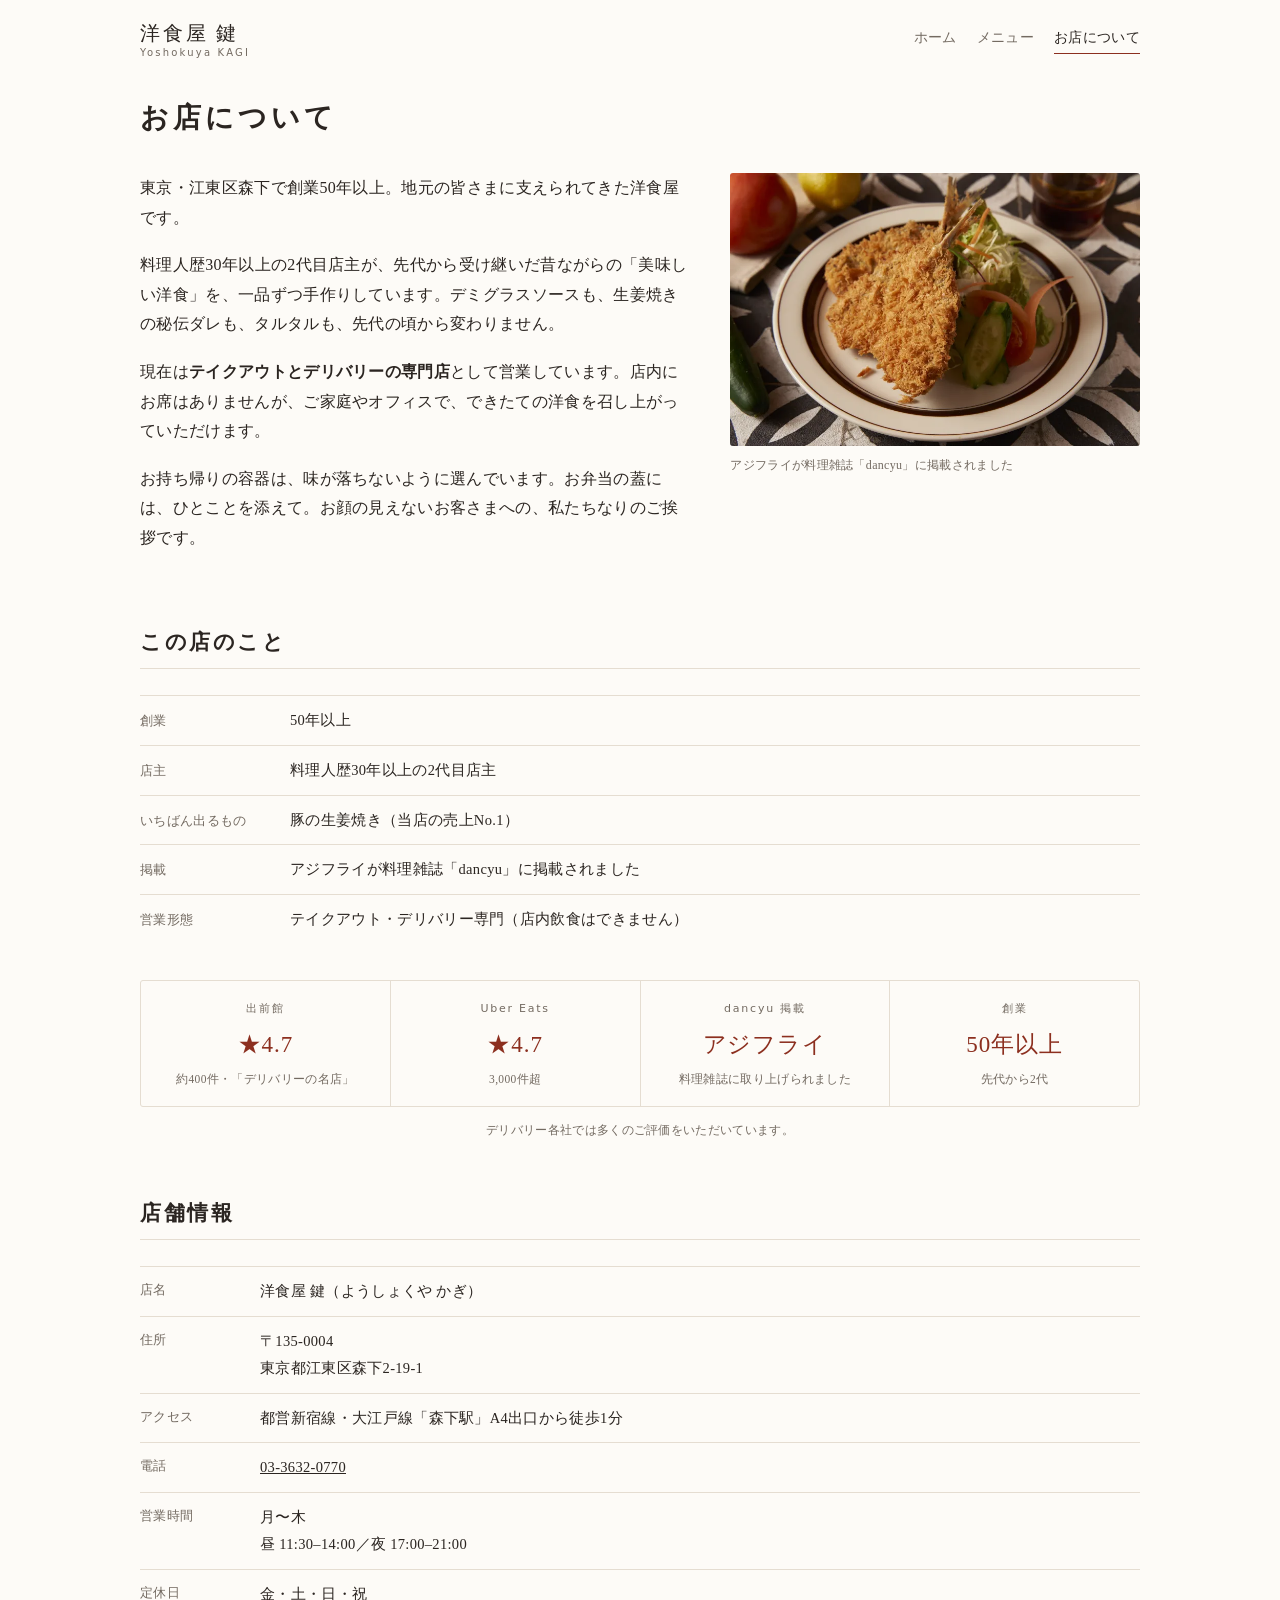
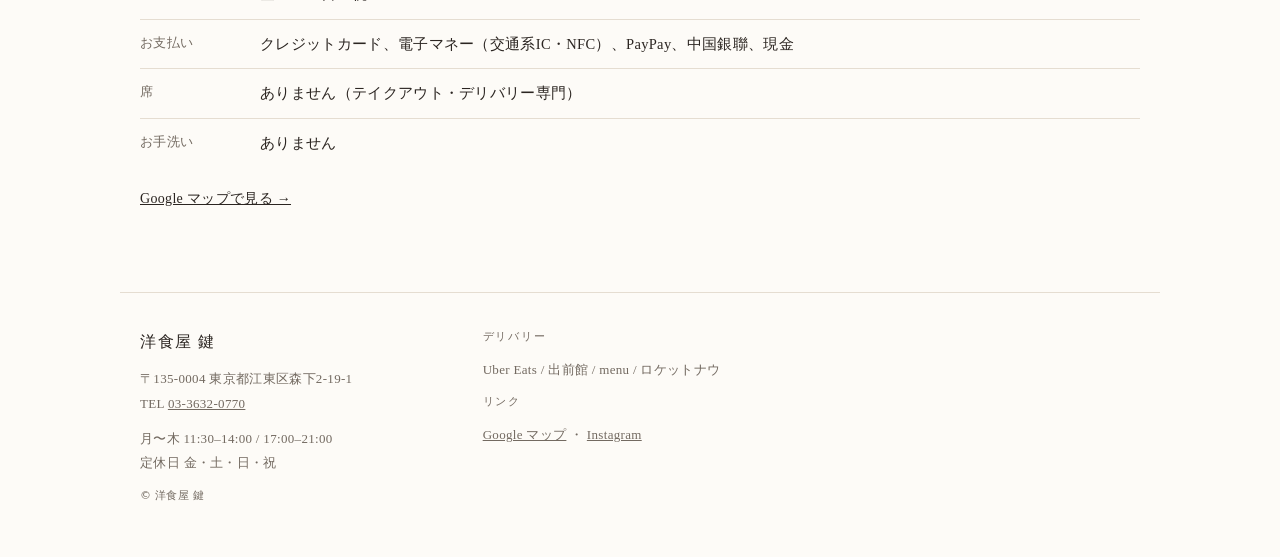
==== about/index.html @ 49244962 "洋食屋 鍵 公式サイト 初版 - 3ページ（トップ / メニュー / お店について） - JSON-LD 構造化データ（Restaurant + FAQPage） - 写真13枚 WebP（計2.1M" ====
<!DOCTYPE html>
<html lang="ja">
<head>
<meta charset="utf-8">
<meta name="viewport" content="width=device-width, initial-scale=1">
<title>お店について｜洋食屋 鍵（東京都江東区森下）</title>
<meta name="description" content="東京・江東区森下で創業50年以上。料理人歴30年以上の2代目店主が、先代から受け継いだ昔ながらの洋食をお作りしています。現在はテイクアウトとデリバリーの専門店です。">
<link rel="canonical" href="https://yoshoku-kagi.com/about/">
<meta property="og:type" content="restaurant">
<meta property="og:title" content="お店について｜洋食屋 鍵（東京都江東区森下）">
<meta property="og:description" content="東京・江東区森下で創業50年以上。料理人歴30年以上の2代目店主が、先代から受け継いだ昔ながらの洋食をお作りしています。現在はテイクアウトとデリバリーの専門店です。">
<meta property="og:url" content="https://yoshoku-kagi.com/about/">
<meta property="og:image" content="https://yoshoku-kagi.com/img/shogayaki.webp">
<meta property="og:locale" content="ja_JP">
<meta name="twitter:card" content="summary_large_image">
<link rel="stylesheet" href="/style.css">

</head>
<body>
<header class="site">
  <a class="brand" href="/"><span class="brand-ja">洋食屋 鍵</span><span class="brand-en">Yoshokuya KAGI</span></a>
  <nav><a href="/">ホーム</a><a href="/menu/">メニュー</a><a href="/about/" class="on">お店について</a></nav>
</header>

<section class="page-head">
  <h1>お店について</h1>
</section>

<section class="story">
  <div class="story-txt">
    <p>東京・江東区森下で創業50年以上。地元の皆さまに支えられてきた洋食屋です。</p>
    <p>料理人歴30年以上の2代目店主が、先代から受け継いだ昔ながらの「美味しい洋食」を、一品ずつ手作りしています。デミグラスソースも、生姜焼きの秘伝ダレも、タルタルも、先代の頃から変わりません。</p>
    <p>現在は<strong>テイクアウトとデリバリーの専門店</strong>として営業しています。店内にお席はありませんが、ご家庭やオフィスで、できたての洋食を召し上がっていただけます。</p>
    <p>お持ち帰りの容器は、味が落ちないように選んでいます。お弁当の蓋には、ひとことを添えて。お顔の見えないお客さまへの、私たちなりのご挨拶です。</p>
  </div>
  <figure class="story-img">
    <img src="/img/ajifry.webp" srcset="/img/ajifry-sm.webp 800w, /img/ajifry.webp 1200w"
         sizes="(max-width: 700px) 100vw, 45vw" width="1200" height="800" loading="lazy" alt="アジフライ">
    <figcaption>アジフライが料理雑誌「dancyu」に掲載されました</figcaption>
  </figure>
</section>

<section class="facts">
  <h2>この店のこと</h2>
  <ul class="fact-list">
    <li><span>創業</span>50年以上</li>
    <li><span>店主</span>料理人歴30年以上の2代目店主</li>
    <li><span>いちばん出るもの</span>豚の生姜焼き（当店の売上No.1）</li>
    <li><span>掲載</span>アジフライが料理雑誌「dancyu」に掲載されました</li>
    <li><span>営業形態</span>テイクアウト・デリバリー専門（店内飲食はできません）</li>
  </ul>
</section>

<section class="proof">
  <div class="proof-grid">
    <div class="pr-item">
      <p class="pr-label">出前館</p>
      <p class="pr-value">★4.7</p>
      <p class="pr-note">約400件・「デリバリーの名店」</p>
    </div>
    <div class="pr-item">
      <p class="pr-label">Uber Eats</p>
      <p class="pr-value">★4.7</p>
      <p class="pr-note">3,000件超</p>
    </div>
    <div class="pr-item">
      <p class="pr-label">dancyu 掲載</p>
      <p class="pr-value">アジフライ</p>
      <p class="pr-note">料理雑誌に取り上げられました</p>
    </div>
    <div class="pr-item">
      <p class="pr-label">創業</p>
      <p class="pr-value">50年以上</p>
      <p class="pr-note">先代から2代</p>
    </div>
  </div>
  <p class="proof-cap">デリバリー各社では多くのご評価をいただいています。</p>
</section>

<section class="info" id="info">
  <h2>店舗情報</h2>
  <dl class="info-dl">
    <dt>店名</dt><dd>洋食屋 鍵（ようしょくや かぎ）</dd>
    <dt>住所</dt><dd>〒135-0004<br>東京都江東区森下2-19-1</dd>
    <dt>アクセス</dt><dd>都営新宿線・大江戸線「森下駅」A4出口から徒歩1分</dd>
    <dt>電話</dt><dd><a href="tel:0336320770">03-3632-0770</a></dd>
    <dt>営業時間</dt><dd>月〜木<br>
      昼 11:30–14:00／夜 17:00–21:00</dd>
    <dt>定休日</dt><dd>金・土・日・祝</dd>
    <dt>お支払い</dt><dd>クレジットカード、電子マネー（交通系IC・NFC）、PayPay、中国銀聯、現金</dd>
    <dt>席</dt><dd>ありません（テイクアウト・デリバリー専門）</dd>
    <dt>お手洗い</dt><dd>ありません</dd>
  </dl>
  <p class="map-link"><a href="https://www.google.com/maps?cid=3926397547186831838" rel="noopener">Google マップで見る &rarr;</a></p>
</section>

<footer class="site">
  <div class="f-grid">
    <div>
      <p class="f-name">洋食屋 鍵</p>
      <p>〒135-0004 東京都江東区森下2-19-1<br>
      TEL <a href="tel:0336320770">03-3632-0770</a></p>
      <p class="f-hours">月〜木 11:30–14:00 / 17:00–21:00<br>
      定休日 金・土・日・祝</p>
    </div>
    <div>
      <p class="f-label">デリバリー</p>
      <p>Uber Eats / 出前館 / menu / ロケットナウ</p>
      <p class="f-label">リンク</p>
      <p><a href="https://www.google.com/maps?cid=3926397547186831838" rel="noopener">Google マップ</a> ・
         <a href="https://www.instagram.com/restaurantkagi/" rel="noopener">Instagram</a></p>
    </div>
  </div>
  <p class="copy">&copy; 洋食屋 鍵</p>
</footer>
</body>
</html>
---- style.css ----
/* 洋食屋 鍵 — build.py が生成。直接編集しない */
:root{
  --bg:#fdfbf7; --fg:#2b2521; --muted:#736a61; --line:#e5ddd1;
  --accent:#8c2f1f; --accent-soft:#f5ece4; --card:#fff;
  --max:1040px;
}
@media (prefers-color-scheme:dark){
  :root{ --bg:#181513; --fg:#efe8e0; --muted:#a89c90; --line:#332d28;
         --accent:#e0836d; --accent-soft:#241c19; --card:#211c19; }
}
*{box-sizing:border-box}
html{-webkit-text-size-adjust:100%}
body{
  margin:0; background:var(--bg); color:var(--fg);
  font-family:"Hiragino Mincho ProN","Yu Mincho",YuMincho,"Noto Serif JP",serif;
  line-height:1.85; font-size:16px; letter-spacing:.02em;
}
img{max-width:100%;height:auto;display:block}
a{color:inherit}
h1,h2{line-height:1.5;font-weight:600;letter-spacing:.04em}

/* header */
header.site{
  display:flex;align-items:center;justify-content:space-between;gap:16px;flex-wrap:wrap;
  max-width:var(--max);margin:0 auto;padding:20px 20px 14px;
}
.brand{text-decoration:none;display:flex;flex-direction:column;line-height:1.3}
.brand-ja{font-size:20px;letter-spacing:.14em}
.brand-en{font-size:10px;letter-spacing:.22em;color:var(--muted);font-family:system-ui,sans-serif}
header.site nav{display:flex;gap:20px;font-size:14px}
header.site nav a{text-decoration:none;color:var(--muted);padding-bottom:3px;border-bottom:1px solid transparent}
header.site nav a:hover{color:var(--fg)}
header.site nav a.on{color:var(--fg);border-bottom-color:var(--accent)}

/* hero */
.hero{max-width:var(--max);margin:8px auto 0;padding:0 20px;
  display:grid;grid-template-columns:1.05fr .95fr;gap:36px;align-items:center}
.hero-img img{border-radius:3px;aspect-ratio:3/2;object-fit:cover}
.hero-kicker{margin:0 0 10px;font-size:11.5px;letter-spacing:.2em;color:var(--accent);
  font-family:system-ui,sans-serif}
.hero-txt h1{font-size:34px;margin:0 0 18px;letter-spacing:.06em}
.lead{color:var(--muted);margin:0 0 20px}
.hero-hours{font-size:15px;margin:0 0 24px;font-family:system-ui,sans-serif;letter-spacing:.04em}
.closed{color:var(--accent);font-size:13px}
.hero-cta{display:flex;gap:12px;flex-wrap:wrap;margin:0}
.btn{display:inline-block;text-decoration:none;padding:11px 26px;border-radius:2px;
  font-size:14px;letter-spacing:.1em;background:var(--accent);color:#fff;border:1px solid var(--accent)}
.btn-2{background:transparent;color:var(--accent)}
.btn:hover{opacity:.87}

/* 席なし告知 */
.notice{max-width:var(--max);margin:44px auto 0;padding:20px 24px;
  background:var(--accent-soft);border-left:3px solid var(--accent);border-radius:2px}
.notice p{margin:0}
.n-head{font-weight:600;letter-spacing:.08em;margin-bottom:4px !important;color:var(--accent)}
.notice p:not(.n-head){font-size:14.5px;color:var(--muted)}

/* section 共通 */
section{max-width:var(--max);margin:0 auto;padding:56px 20px 0}
section h2{font-size:21px;letter-spacing:.12em;margin:0 0 26px;
  padding-bottom:10px;border-bottom:1px solid var(--line)}
.page-head{padding-top:24px}
.page-head h1{font-size:28px;letter-spacing:.14em;margin:0 0 10px}

/* 料理カード */
.dish-grid{display:grid;grid-template-columns:repeat(3,1fr);gap:24px}
.dish{margin:0}
.dish img{border-radius:3px;aspect-ratio:3/2;object-fit:cover}
.dish figcaption{padding-top:12px}
.d-name{margin:0;font-size:16.5px;letter-spacing:.06em}
.d-note{margin:2px 0 0;font-size:12.5px;color:var(--muted);line-height:1.7}
.d-price{margin:8px 0 0;font-size:15px;font-family:system-ui,sans-serif}
.d-tax{font-size:11px;color:var(--muted);margin-left:5px}
.more{text-align:right;margin:22px 0 0;font-size:14px}

/* 実績バー */
.proof{padding-top:36px}
.proof-grid{display:grid;grid-template-columns:repeat(auto-fit,minmax(150px,1fr));gap:1px;
  background:var(--line);border:1px solid var(--line);border-radius:3px;overflow:hidden}
.pr-item{background:var(--bg);padding:18px 16px;text-align:center}
.pr-label{margin:0;font-size:11px;letter-spacing:.16em;color:var(--muted);font-family:system-ui,sans-serif}
.pr-value{margin:5px 0 3px;font-size:23px;letter-spacing:.04em;color:var(--accent)}
.pr-note{margin:0;font-size:11.5px;color:var(--muted);line-height:1.6}
.proof-cap{margin:12px 0 0;font-size:12px;color:var(--muted);text-align:center}

/* 注文（店頭を主役に） */
.order-main{background:var(--accent-soft);border:1px solid var(--accent);border-radius:3px;
  padding:26px 28px;position:relative}
.om-badge{position:absolute;top:-11px;left:24px;margin:0;background:var(--accent);color:#fff;
  font-size:11px;letter-spacing:.14em;padding:3px 12px;border-radius:2px;font-family:system-ui,sans-serif}
.om-kind{margin:4px 0 10px;font-size:19px;letter-spacing:.1em}
.om-lead{margin:0 0 16px;font-size:14.5px;color:var(--muted);line-height:1.85}
.om-lead strong{color:var(--fg);font-weight:600}
.om-tel{margin:0 0 6px}
.om-tel a{font-size:34px;letter-spacing:.03em;text-decoration:none;color:var(--accent);
  font-family:system-ui,sans-serif}
.om-hours{margin:0;font-size:12.5px;color:var(--muted);font-family:system-ui,sans-serif}
.order-sub{margin-top:20px;background:var(--card);border:1px solid var(--line);
  border-radius:3px;padding:22px 24px}
.oc-kind{margin:0 0 10px;font-size:12px;letter-spacing:.18em;color:var(--muted);
  font-family:system-ui,sans-serif}
.oc-main{margin:0 0 10px}

/* 蓋のメッセージ */
.lid{padding-top:56px}
.lid-inner{background:var(--card);border:1px solid var(--line);border-radius:3px;padding:34px 38px}
.lid-inner h2{border:0;padding:0;margin:0 0 16px;font-size:20px}
.lid-inner p{margin:0 0 14px;font-size:15px;color:var(--muted);line-height:2}
.lid-inner p:last-child{margin-bottom:0}

/* 時間帯 */
.tb-grid{display:grid;grid-template-columns:1fr 1fr;gap:20px}
.tb-card{border:1px solid var(--line);border-radius:3px;padding:22px 24px}
.tb-time{margin:0;font-size:12px;letter-spacing:.14em;color:var(--accent);font-family:system-ui,sans-serif}
.tb-name{margin:6px 0 8px;font-size:18px;letter-spacing:.1em}
.tb-desc{margin:0 0 12px;font-size:13.5px;color:var(--muted);line-height:1.85}
.tb-link{margin:0;font-size:13.5px}

/* FAQ */
.faq-list{display:grid;gap:0}
.faq-item{padding:16px 0;border-top:1px solid var(--line)}
.faq-q{margin:0 0 6px;font-size:15.5px;letter-spacing:.03em}
.faq-q::before{content:"Q. ";color:var(--accent);font-family:system-ui,sans-serif}
.faq-a{margin:0;font-size:14px;color:var(--muted);line-height:1.9}
.pf-list{display:flex;flex-wrap:wrap;gap:9px}
.pf{display:inline-block;padding:7px 15px;border:1px solid var(--line);border-radius:2px;
  font-size:13.5px;text-decoration:none;font-family:system-ui,sans-serif}
a.pf:hover{border-color:var(--accent);color:var(--accent)}
.pf-nolink{color:var(--muted)}
.oc-note{margin:0;font-size:12.5px;color:var(--muted);line-height:1.75}

/* 店舗情報 */
.info-dl{display:grid;grid-template-columns:120px 1fr;gap:0;margin:0;font-size:14.5px}
.info-dl dt{padding:11px 0;color:var(--muted);border-top:1px solid var(--line);font-size:13px}
.info-dl dd{padding:11px 0;margin:0;border-top:1px solid var(--line)}
.map-link{margin:18px 0 0;font-size:14px}

/* メニュー */
.jump{display:flex;flex-wrap:wrap;gap:8px 16px;font-size:13px;margin-top:14px}
.jump a{color:var(--muted)}
.m-group{padding-top:44px}
.m-time{font-size:12px;letter-spacing:.1em;color:var(--accent);margin-left:14px;
  font-family:system-ui,sans-serif}
.m-gnote{margin:-14px 0 18px;font-size:13px;color:var(--muted)}
.m-list{list-style:none;margin:0;padding:0}
.m-item{display:flex;align-items:baseline;gap:8px;padding:10px 0;border-bottom:1px dotted var(--line)}
.m-name{flex:0 1 auto}
.m-note{display:block;font-size:12px;color:var(--muted);line-height:1.6}
.m-dots{flex:1 1 auto;min-width:16px}
.m-price{flex:0 0 auto;font-family:system-ui,sans-serif;font-size:14.5px}
.fn{margin:0;padding-left:1.2em;font-size:12.5px;color:var(--muted);line-height:2}

/* about */
.story{display:grid;grid-template-columns:1.15fr .85fr;gap:36px;align-items:start;padding-top:24px}
.story-txt p{margin:0 0 18px}
.story-img{margin:0}
.story-img img{border-radius:3px;aspect-ratio:3/2;object-fit:cover}
.story-img figcaption{font-size:12px;color:var(--muted);padding-top:8px}
.fact-list{list-style:none;margin:0;padding:0;font-size:14.5px}
.fact-list li{padding:11px 0;border-top:1px solid var(--line)}
.fact-list span{display:inline-block;min-width:150px;color:var(--muted);font-size:13px}

/* footer */
footer.site{max-width:var(--max);margin:80px auto 0;padding:34px 20px 40px;
  border-top:1px solid var(--line);font-size:13px;color:var(--muted)}
.f-grid{display:grid;grid-template-columns:repeat(3,1fr);gap:28px}
footer.site p{margin:0 0 10px;line-height:1.9}
.f-name{font-size:16px;color:var(--fg);letter-spacing:.1em}
.f-label{font-size:11px;letter-spacing:.16em;font-family:system-ui,sans-serif}
.copy{margin-top:28px;font-size:11px;font-family:system-ui,sans-serif}
br.sp{display:none}

@media (max-width:760px){
  body{font-size:15.5px}
  .hero{grid-template-columns:1fr;gap:22px;padding-top:4px}
  .hero-txt h1{font-size:27px}
  .dish-grid{grid-template-columns:1fr;gap:28px}
  .tb-grid{grid-template-columns:1fr}
  .om-tel a{font-size:27px}
  .order-main{padding:24px 20px}
  .lid-inner{padding:26px 22px}
  .story{grid-template-columns:1fr;gap:24px}
  .f-grid{grid-template-columns:1fr;gap:22px}
  .info-dl{grid-template-columns:96px 1fr;font-size:14px}
  .fact-list span{min-width:0;display:block}
  section{padding-top:44px}
  br.sp{display:inline}
}
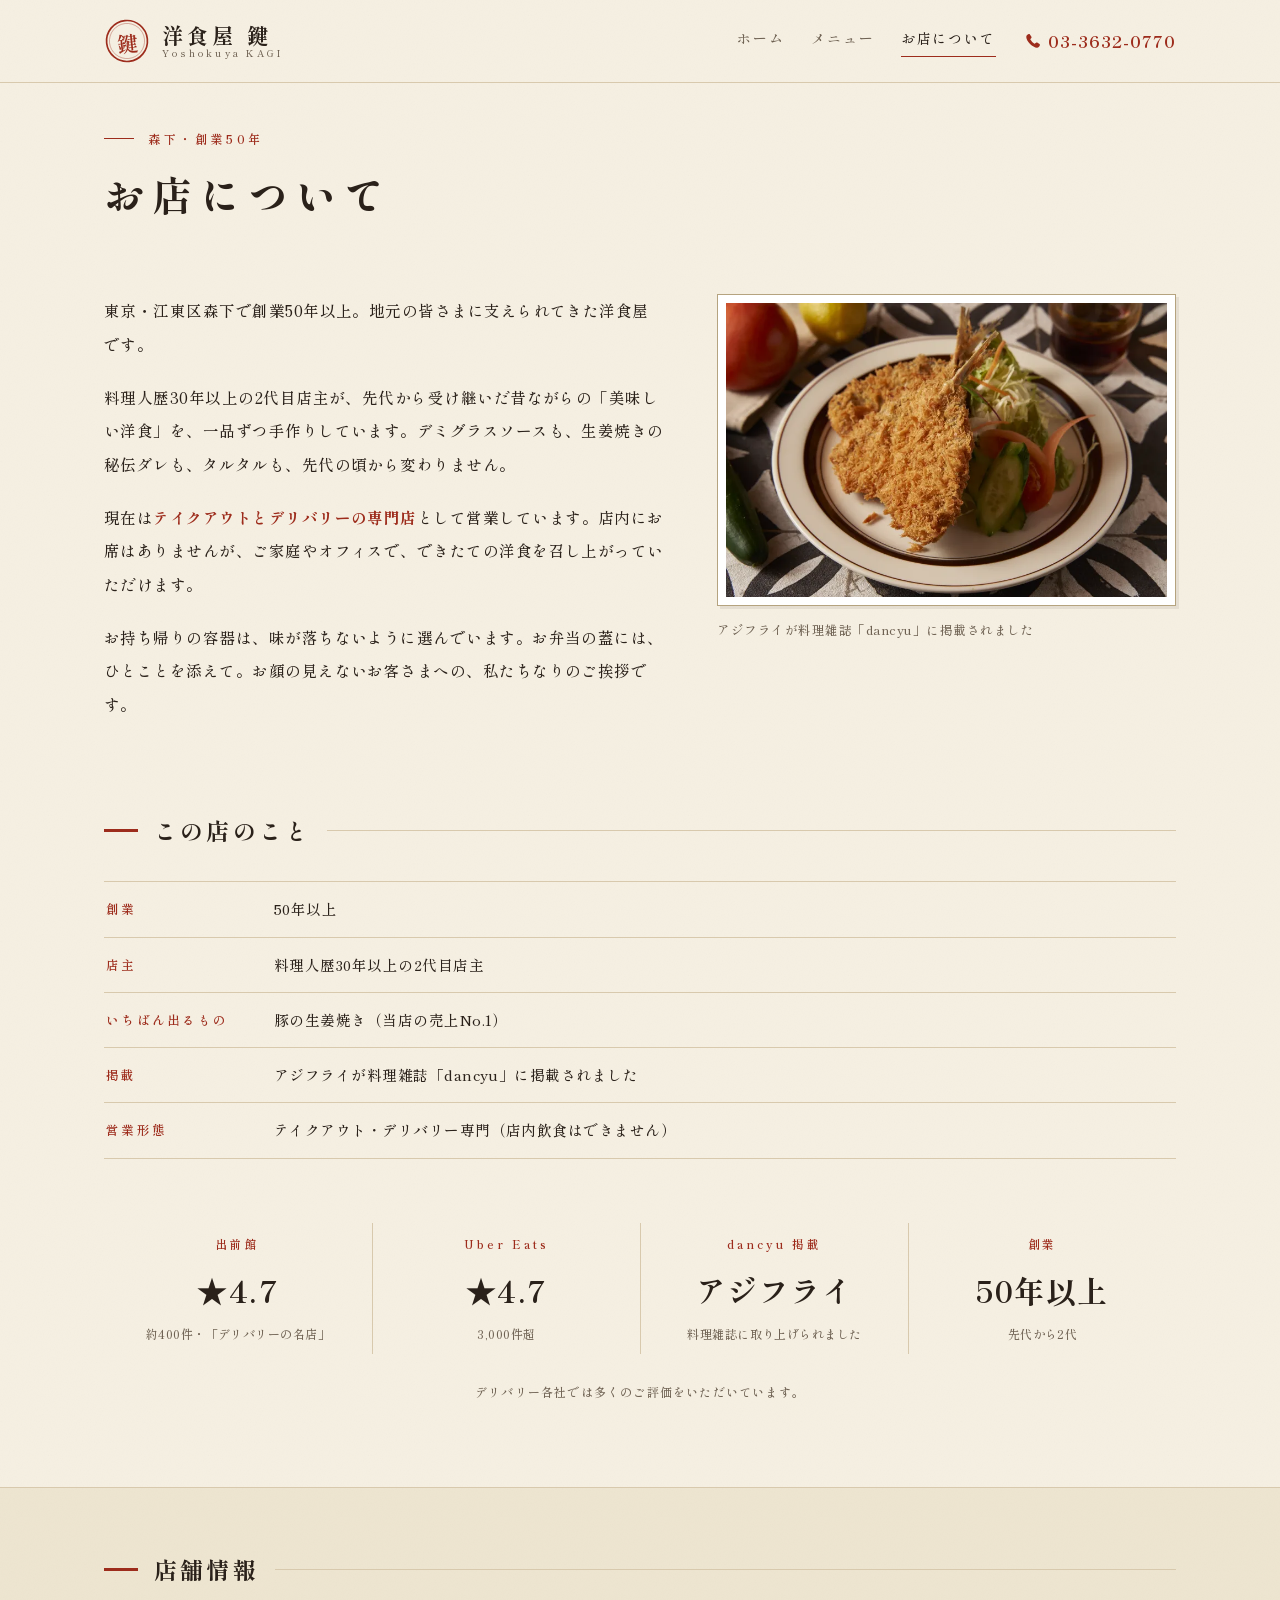
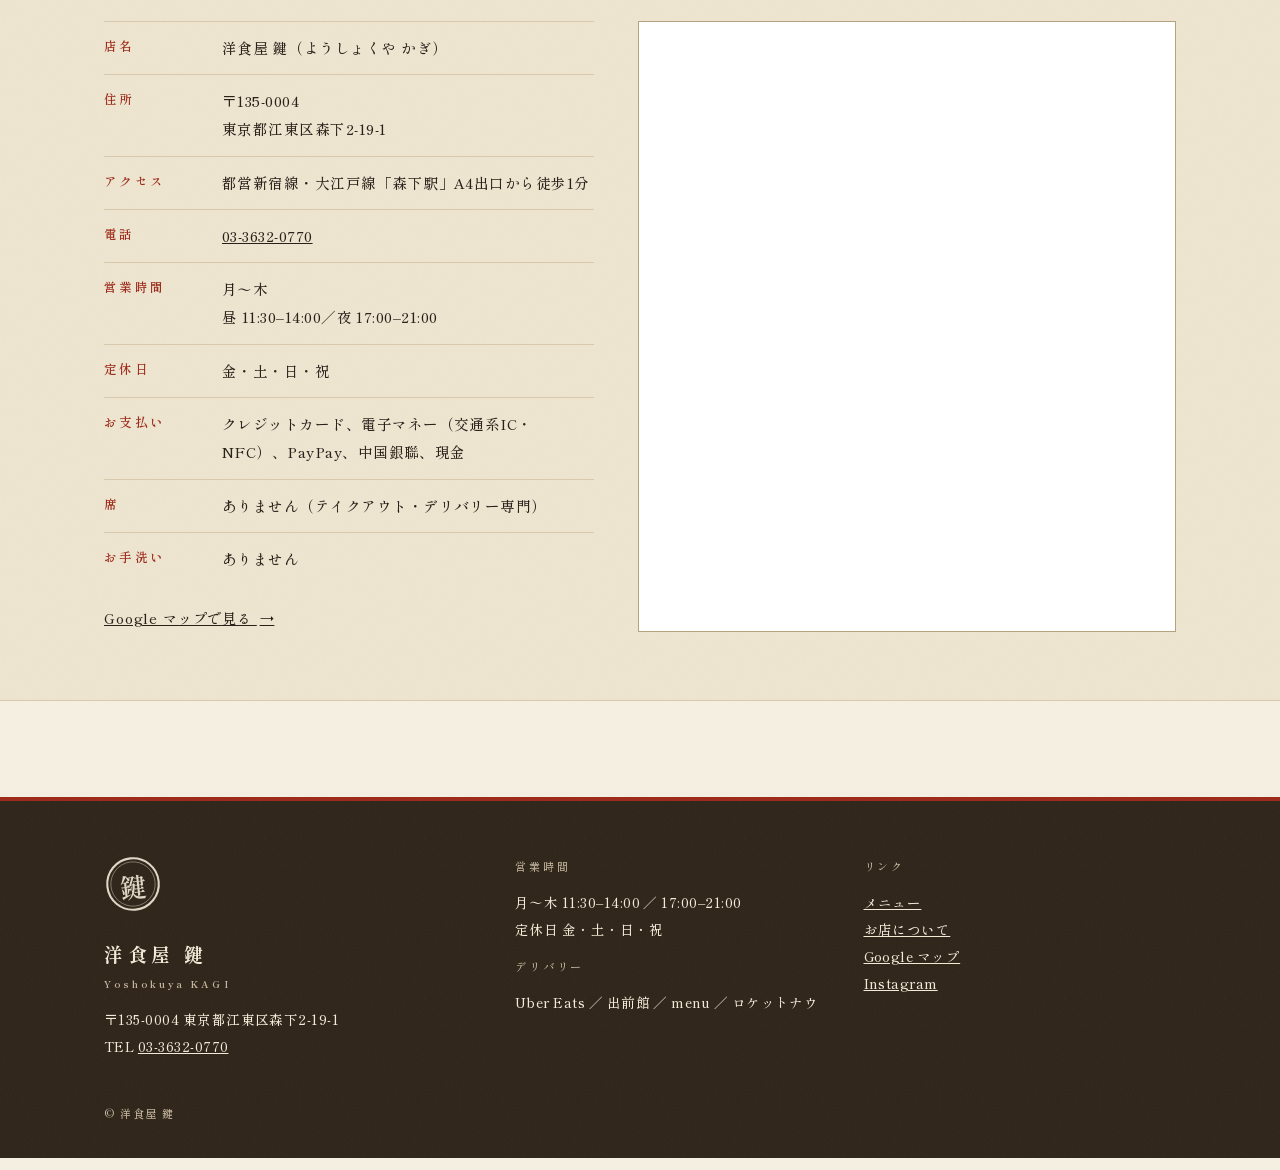
==== commit 624a612b: "デザイン全面改修v2: Shippori Mincho＋Klee One・落款の意匠・注文導線と店頭受け取りの強化・地図埋め込み・favicon/OGP追加 Co-Authored-By: Claud" ====
--- a/about/index.html
+++ b/about/index.html
@@ -6,23 +6,35 @@
 <title>お店について｜洋食屋 鍵（東京都江東区森下）</title>
 <meta name="description" content="東京・江東区森下で創業50年以上。料理人歴30年以上の2代目店主が、先代から受け継いだ昔ながらの洋食をお作りしています。現在はテイクアウトとデリバリーの専門店です。">
 <link rel="canonical" href="https://yoshoku-kagi.com/about/">
+<meta name="theme-color" content="#f6f0e2">
 <meta property="og:type" content="restaurant">
 <meta property="og:title" content="お店について｜洋食屋 鍵（東京都江東区森下）">
 <meta property="og:description" content="東京・江東区森下で創業50年以上。料理人歴30年以上の2代目店主が、先代から受け継いだ昔ながらの洋食をお作りしています。現在はテイクアウトとデリバリーの専門店です。">
 <meta property="og:url" content="https://yoshoku-kagi.com/about/">
-<meta property="og:image" content="https://yoshoku-kagi.com/img/shogayaki.webp">
+<meta property="og:image" content="https://yoshoku-kagi.com/img/og.jpg">
+<meta property="og:image:width" content="1200">
+<meta property="og:image:height" content="630">
 <meta property="og:locale" content="ja_JP">
 <meta name="twitter:card" content="summary_large_image">
+<link rel="icon" type="image/svg+xml" href="/favicon.svg">
+<link rel="apple-touch-icon" href="/apple-touch-icon.png">
+<link rel="preconnect" href="https://fonts.googleapis.com">
+<link rel="preconnect" href="https://fonts.gstatic.com" crossorigin>
+<link rel="stylesheet" href="https://fonts.googleapis.com/css2?family=Shippori+Mincho:wght@500;600;700;800&family=Klee+One:wght@600&display=swap">
 <link rel="stylesheet" href="/style.css">
 
 </head>
 <body>
 <header class="site">
-  <a class="brand" href="/"><span class="brand-ja">洋食屋 鍵</span><span class="brand-en">Yoshokuya KAGI</span></a>
-  <nav><a href="/">ホーム</a><a href="/menu/">メニュー</a><a href="/about/" class="on">お店について</a></nav>
+  <div class="site-in">
+    <a class="brand" href="/"><svg class="stamp brand-stamp" width="46" height="46" viewBox="0 0 72 72" aria-hidden="true" focusable="false"><g transform="rotate(-6 36 36)"><circle cx="36" cy="36" r="32" fill="none" stroke="currentColor" stroke-width="2.6"/><circle cx="36" cy="36" r="27.5" fill="none" stroke="currentColor" stroke-width="1" opacity=".55"/><text x="36" y="38.5" text-anchor="middle" dominant-baseline="central" font-family="Shippori Mincho,Hiragino Mincho ProN,serif" font-size="33" font-weight="600" fill="currentColor">鍵</text></g></svg><span class="brand-t"><span class="brand-ja">洋食屋 鍵</span><span class="brand-en">Yoshokuya KAGI</span></span></a>
+    <nav class="gnav"><a href="/">ホーム</a><a href="/menu/">メニュー</a><a href="/about/" class="on">お店について</a></nav>
+    <a class="head-tel" href="tel:0336320770"><svg class="i-tel" width="18" height="18" viewBox="0 0 24 24" aria-hidden="true" focusable="false"><path fill="currentColor" d="M6.6 2.8c.5-.1 1 .1 1.3.5l2 3.1c.3.5.3 1.1-.1 1.5L8.6 9.4a.6.6 0 0 0-.1.7 12.3 12.3 0 0 0 5.4 5.4c.2.1.5.1.7-.1l1.5-1.2c.4-.4 1-.4 1.5-.1l3.1 2c.4.3.6.8.5 1.3-.3 1.5-1.7 3.6-3.9 3.6C11.9 21 3 12.1 3 6.7c0-2.2 2.1-3.6 3.6-3.9z"/></svg><span>03-3632-0770</span></a>
+  </div>
 </header>
 
 <section class="page-head">
+  <p class="ph-kicker">森下・創業50年</p>
   <h1>お店について</h1>
 </section>
 
@@ -34,14 +46,14 @@
     <p>お持ち帰りの容器は、味が落ちないように選んでいます。お弁当の蓋には、ひとことを添えて。お顔の見えないお客さまへの、私たちなりのご挨拶です。</p>
   </div>
   <figure class="story-img">
-    <img src="/img/ajifry.webp" srcset="/img/ajifry-sm.webp 800w, /img/ajifry.webp 1200w"
-         sizes="(max-width: 700px) 100vw, 45vw" width="1200" height="800" loading="lazy" alt="アジフライ">
+    <div class="ph"><img src="/img/ajifry.webp" srcset="/img/ajifry-sm.webp 800w, /img/ajifry.webp 1200w"
+         sizes="(max-width: 760px) 100vw, 45vw" width="1200" height="800" loading="lazy" alt="アジフライ"></div>
     <figcaption>アジフライが料理雑誌「dancyu」に掲載されました</figcaption>
   </figure>
 </section>
 
 <section class="facts">
-  <h2>この店のこと</h2>
+  <div class="sec-head"><span class="sh-rule" aria-hidden="true"></span><h2>この店のこと</h2><span class="sh-line" aria-hidden="true"></span></div>
   <ul class="fact-list">
     <li><span>創業</span>50年以上</li>
     <li><span>店主</span>料理人歴30年以上の2代目店主</li>
@@ -77,41 +89,62 @@
   <p class="proof-cap">デリバリー各社では多くのご評価をいただいています。</p>
 </section>
 
+<div class="info-band">
 <section class="info" id="info">
-  <h2>店舗情報</h2>
-  <dl class="info-dl">
-    <dt>店名</dt><dd>洋食屋 鍵（ようしょくや かぎ）</dd>
-    <dt>住所</dt><dd>〒135-0004<br>東京都江東区森下2-19-1</dd>
-    <dt>アクセス</dt><dd>都営新宿線・大江戸線「森下駅」A4出口から徒歩1分</dd>
-    <dt>電話</dt><dd><a href="tel:0336320770">03-3632-0770</a></dd>
-    <dt>営業時間</dt><dd>月〜木<br>
-      昼 11:30–14:00／夜 17:00–21:00</dd>
-    <dt>定休日</dt><dd>金・土・日・祝</dd>
-    <dt>お支払い</dt><dd>クレジットカード、電子マネー（交通系IC・NFC）、PayPay、中国銀聯、現金</dd>
-    <dt>席</dt><dd>ありません（テイクアウト・デリバリー専門）</dd>
-    <dt>お手洗い</dt><dd>ありません</dd>
-  </dl>
-  <p class="map-link"><a href="https://www.google.com/maps?cid=3926397547186831838" rel="noopener">Google マップで見る &rarr;</a></p>
+  <div class="sec-head"><span class="sh-rule" aria-hidden="true"></span><h2>店舗情報</h2><span class="sh-line" aria-hidden="true"></span></div>
+  <div class="info-grid">
+    <div>
+      <dl class="info-dl">
+        <dt>店名</dt><dd>洋食屋 鍵（ようしょくや かぎ）</dd>
+        <dt>住所</dt><dd>〒135-0004<br>東京都江東区森下2-19-1</dd>
+        <dt>アクセス</dt><dd>都営新宿線・大江戸線「森下駅」A4出口から徒歩1分</dd>
+        <dt>電話</dt><dd><a href="tel:0336320770">03-3632-0770</a></dd>
+        <dt>営業時間</dt><dd>月〜木<br>
+          昼 11:30–14:00／夜 17:00–21:00</dd>
+        <dt>定休日</dt><dd>金・土・日・祝</dd>
+        <dt>お支払い</dt><dd>クレジットカード、電子マネー（交通系IC・NFC）、PayPay、中国銀聯、現金</dd>
+        <dt>席</dt><dd>ありません（テイクアウト・デリバリー専門）</dd>
+        <dt>お手洗い</dt><dd>ありません</dd>
+      </dl>
+      <p class="map-link"><a href="https://www.google.com/maps?cid=3926397547186831838" rel="noopener">Google マップで見る <span class="arw" aria-hidden="true">&rarr;</span></a></p>
+    </div>
+    <div class="info-map">
+      <iframe src="https://www.google.com/maps?cid=3926397547186831838&output=embed" title="地図" loading="lazy"
+        referrerpolicy="no-referrer-when-downgrade" allowfullscreen></iframe>
+    </div>
+  </div>
 </section>
+</div>
 
-<footer class="site">
-  <div class="f-grid">
-    <div>
-      <p class="f-name">洋食屋 鍵</p>
+<footer class="site-foot">
+  <div class="foot-in">
+    <div class="f-brand">
+      <svg class="stamp f-stamp" width="58" height="58" viewBox="0 0 72 72" aria-hidden="true" focusable="false"><g transform="rotate(-6 36 36)"><circle cx="36" cy="36" r="32" fill="none" stroke="currentColor" stroke-width="2.6"/><circle cx="36" cy="36" r="27.5" fill="none" stroke="currentColor" stroke-width="1" opacity=".55"/><text x="36" y="38.5" text-anchor="middle" dominant-baseline="central" font-family="Shippori Mincho,Hiragino Mincho ProN,serif" font-size="33" font-weight="600" fill="currentColor">鍵</text></g></svg>
+      <p class="f-name">洋食屋 鍵<span class="f-name-en">Yoshokuya KAGI</span></p>
       <p>〒135-0004 東京都江東区森下2-19-1<br>
       TEL <a href="tel:0336320770">03-3632-0770</a></p>
-      <p class="f-hours">月〜木 11:30–14:00 / 17:00–21:00<br>
-      定休日 金・土・日・祝</p>
     </div>
     <div>
+      <p class="f-label">営業時間</p>
+      <p>月〜木 11:30–14:00 ／ 17:00–21:00<br>
+      定休日 金・土・日・祝</p>
       <p class="f-label">デリバリー</p>
-      <p>Uber Eats / 出前館 / menu / ロケットナウ</p>
+      <p>Uber Eats ／ 出前館 ／ menu ／ ロケットナウ</p>
+    </div>
+    <div>
       <p class="f-label">リンク</p>
-      <p><a href="https://www.google.com/maps?cid=3926397547186831838" rel="noopener">Google マップ</a> ・
+      <p><a href="/menu/">メニュー</a><br>
+         <a href="/about/">お店について</a><br>
+         <a href="https://www.google.com/maps?cid=3926397547186831838" rel="noopener">Google マップ</a><br>
          <a href="https://www.instagram.com/restaurantkagi/" rel="noopener">Instagram</a></p>
     </div>
   </div>
   <p class="copy">&copy; 洋食屋 鍵</p>
 </footer>
+<div class="callbar">
+  <a class="cb-tel" href="tel:0336320770"><svg class="i-tel" width="18" height="18" viewBox="0 0 24 24" aria-hidden="true" focusable="false"><path fill="currentColor" d="M6.6 2.8c.5-.1 1 .1 1.3.5l2 3.1c.3.5.3 1.1-.1 1.5L8.6 9.4a.6.6 0 0 0-.1.7 12.3 12.3 0 0 0 5.4 5.4c.2.1.5.1.7-.1l1.5-1.2c.4-.4 1-.4 1.5-.1l3.1 2c.4.3.6.8.5 1.3-.3 1.5-1.7 3.6-3.9 3.6C11.9 21 3 12.1 3 6.7c0-2.2 2.1-3.6 3.6-3.9z"/></svg>電話で予約する</a>
+  <a class="cb-menu" href="/menu/">メニューを見る</a>
+</div>
+
 </body>
 </html>
--- a/style.css
+++ b/style.css
@@ -1,188 +1,346 @@
 /* 洋食屋 鍵 — build.py が生成。直接編集しない */
 :root{
-  --bg:#fdfbf7; --fg:#2b2521; --muted:#736a61; --line:#e5ddd1;
-  --accent:#8c2f1f; --accent-soft:#f5ece4; --card:#fff;
-  --max:1040px;
-}
-@media (prefers-color-scheme:dark){
-  :root{ --bg:#181513; --fg:#efe8e0; --muted:#a89c90; --line:#332d28;
-         --accent:#e0836d; --accent-soft:#241c19; --card:#211c19; }
+  --paper:#f6f0e2; --paper-2:#eee5d0; --card:#fdfaf1; --lid:#fffdf6;
+  --ink:#2a211a; --muted:#6e6152;
+  --line:#d8c9ad; --line-strong:#b5a37f;
+  --red:#9d2c1c; --red-deep:#7c2113;
+  --brown:#2f2418; --on-brown:#f3ead8; --on-brown-muted:#c7b9a2;
+  --max:1120px;
+  --serif:"Shippori Mincho","Hiragino Mincho ProN","Yu Mincho",YuMincho,"Noto Serif JP",serif;
+  --hand:"Klee One","Shippori Mincho",cursive;
 }
 *{box-sizing:border-box}
-html{-webkit-text-size-adjust:100%}
+html{-webkit-text-size-adjust:100%;scroll-behavior:smooth}
 body{
-  margin:0; background:var(--bg); color:var(--fg);
-  font-family:"Hiragino Mincho ProN","Yu Mincho",YuMincho,"Noto Serif JP",serif;
-  line-height:1.85; font-size:16px; letter-spacing:.02em;
+  margin:0;background:var(--paper) url("data:image/svg+xml;utf8,<svg xmlns='http://www.w3.org/2000/svg' width='160' height='160'><filter id='n'><feTurbulence type='fractalNoise' baseFrequency='.85' numOctaves='2' stitchTiles='stitch'/><feColorMatrix type='saturate' values='0'/><feComponentTransfer><feFuncA type='linear' slope='.045'/></feComponentTransfer></filter><rect width='160' height='160' filter='url(%23n)'/></svg>");color:var(--ink);
+  font-family:var(--serif);font-weight:500;
+  line-height:1.95;font-size:15.5px;letter-spacing:.03em;
 }
 img{max-width:100%;height:auto;display:block}
 a{color:inherit}
-h1,h2{line-height:1.5;font-weight:600;letter-spacing:.04em}
-
-/* header */
-header.site{
-  display:flex;align-items:center;justify-content:space-between;gap:16px;flex-wrap:wrap;
-  max-width:var(--max);margin:0 auto;padding:20px 20px 14px;
-}
-.brand{text-decoration:none;display:flex;flex-direction:column;line-height:1.3}
-.brand-ja{font-size:20px;letter-spacing:.14em}
-.brand-en{font-size:10px;letter-spacing:.22em;color:var(--muted);font-family:system-ui,sans-serif}
-header.site nav{display:flex;gap:20px;font-size:14px}
-header.site nav a{text-decoration:none;color:var(--muted);padding-bottom:3px;border-bottom:1px solid transparent}
-header.site nav a:hover{color:var(--fg)}
-header.site nav a.on{color:var(--fg);border-bottom-color:var(--accent)}
-
-/* hero */
-.hero{max-width:var(--max);margin:8px auto 0;padding:0 20px;
-  display:grid;grid-template-columns:1.05fr .95fr;gap:36px;align-items:center}
-.hero-img img{border-radius:3px;aspect-ratio:3/2;object-fit:cover}
-.hero-kicker{margin:0 0 10px;font-size:11.5px;letter-spacing:.2em;color:var(--accent);
-  font-family:system-ui,sans-serif}
-.hero-txt h1{font-size:34px;margin:0 0 18px;letter-spacing:.06em}
-.lead{color:var(--muted);margin:0 0 20px}
-.hero-hours{font-size:15px;margin:0 0 24px;font-family:system-ui,sans-serif;letter-spacing:.04em}
-.closed{color:var(--accent);font-size:13px}
-.hero-cta{display:flex;gap:12px;flex-wrap:wrap;margin:0}
-.btn{display:inline-block;text-decoration:none;padding:11px 26px;border-radius:2px;
-  font-size:14px;letter-spacing:.1em;background:var(--accent);color:#fff;border:1px solid var(--accent)}
-.btn-2{background:transparent;color:var(--accent)}
-.btn:hover{opacity:.87}
-
-/* 席なし告知 */
-.notice{max-width:var(--max);margin:44px auto 0;padding:20px 24px;
-  background:var(--accent-soft);border-left:3px solid var(--accent);border-radius:2px}
-.notice p{margin:0}
-.n-head{font-weight:600;letter-spacing:.08em;margin-bottom:4px !important;color:var(--accent)}
-.notice p:not(.n-head){font-size:14.5px;color:var(--muted)}
-
-/* section 共通 */
-section{max-width:var(--max);margin:0 auto;padding:56px 20px 0}
-section h2{font-size:21px;letter-spacing:.12em;margin:0 0 26px;
-  padding-bottom:10px;border-bottom:1px solid var(--line)}
-.page-head{padding-top:24px}
-.page-head h1{font-size:28px;letter-spacing:.14em;margin:0 0 10px}
-
-/* 料理カード */
-.dish-grid{display:grid;grid-template-columns:repeat(3,1fr);gap:24px}
+h1,h2,h3{line-height:1.5;font-weight:700;letter-spacing:.06em;margin:0}
+p{margin:0}
+.arw{font-family:var(--serif);margin-left:.2em}
+.i-tel{vertical-align:-.16em;margin-right:.45em}
+
+::selection{background:var(--red);color:#fff}
+a:focus-visible,.btn:focus-visible{outline:2px solid var(--red);outline-offset:3px}
+
+/* ---------------- header ---------------- */
+header.site{border-bottom:1px solid var(--line)}
+.site-in{
+  max-width:var(--max);margin:0 auto;padding:18px 24px;
+  display:flex;align-items:center;gap:28px;
+}
+.brand{text-decoration:none;display:flex;align-items:center;gap:12px;margin-right:auto}
+.brand-stamp{color:var(--red);flex:none}
+.brand-t{display:flex;flex-direction:column;line-height:1.25}
+.brand-ja{font-size:21px;font-weight:700;letter-spacing:.2em}
+.brand-en{font-size:9.5px;letter-spacing:.34em;color:var(--muted)}
+.gnav{display:flex;gap:26px;font-size:14px}
+.gnav a{text-decoration:none;color:var(--muted);padding-bottom:4px;border-bottom:1px solid transparent;letter-spacing:.14em}
+.gnav a:hover{color:var(--ink)}
+.gnav a.on{color:var(--ink);border-bottom-color:var(--red)}
+.head-tel{display:flex;align-items:center;text-decoration:none;font-size:16.5px;
+  font-weight:700;letter-spacing:.06em;color:var(--red)}
+.head-tel .i-tel{margin-right:.35em}
+@media (max-width:900px){.head-tel span{display:none}.head-tel .i-tel{margin:0}}
+
+/* ---------------- 見出し ---------------- */
+.sec-head{display:flex;align-items:center;gap:16px;margin:0 0 34px}
+.sec-head h2,.sec-head h3{font-size:23px;letter-spacing:.14em;white-space:nowrap}
+.sh-rule{width:34px;height:3px;background:var(--red);flex:none}
+.sh-line{height:1px;background:var(--line);flex:1 1 auto}
+
+section{max-width:var(--max);margin:0 auto;padding:76px 24px 0}
+
+/* ---------------- hero ---------------- */
+.hero{padding-top:26px;overflow:hidden}
+.hero-in{display:grid;grid-template-columns:46fr 54fr;gap:56px;align-items:center}
+.hero-kicker{font-size:12px;letter-spacing:.3em;color:var(--red);font-weight:600;
+  display:flex;align-items:center;gap:14px;margin-bottom:22px}
+.hero-kicker::before{content:"";width:30px;height:1px;background:var(--red)}
+.hero-txt h1{font-size:clamp(32px,3.9vw,52px);font-weight:800;line-height:1.5;letter-spacing:.1em;margin-bottom:22px}
+.lead{color:var(--muted);font-size:15px}
+.hero-txt .lead{margin-bottom:26px}
+.hero-hours{border-top:1px solid var(--line-strong);border-bottom:1px solid var(--line-strong);
+  padding:14px 4px;margin-bottom:30px;font-size:15px;display:grid;gap:4px}
+.hh-label{font-size:11.5px;letter-spacing:.24em;color:var(--muted);margin-right:16px}
+.closed{color:var(--red);font-weight:600}
+.hero-cta{display:flex;gap:14px;flex-wrap:wrap}
+.btn{display:inline-flex;align-items:center;text-decoration:none;padding:14px 30px;
+  font-family:var(--serif);font-size:14.5px;font-weight:700;letter-spacing:.16em;
+  background:var(--red);color:#fff;border:1px solid var(--red-deep);
+  box-shadow:3px 3px 0 rgba(42,33,26,.18)}
+.btn:hover{background:var(--red-deep)}
+.btn-2{background:transparent;color:var(--ink);border:1px solid var(--line-strong);
+  box-shadow:3px 3px 0 rgba(42,33,26,.08)}
+.btn-2:hover{border-color:var(--ink)}
+.hero-img{margin:0;position:relative}
+.hero-img img{border:1px solid var(--line-strong);background:#fff;padding:8px;aspect-ratio:3/2;object-fit:cover}
+.hero-img::before{content:"";position:absolute;top:20px;left:20px;right:-14px;bottom:-14px;
+  background:var(--brown);z-index:-1;opacity:.92}
+.hero-stamp{position:absolute;top:-24px;left:-22px;color:var(--red)}
+
+/* ---------------- 席なし告知 ---------------- */
+.notice{margin-top:76px;background:var(--paper-2);
+  border-top:1px solid var(--line-strong);border-bottom:1px solid var(--line-strong);
+  position:relative;padding:30px 24px}
+.notice::before,.notice::after{content:"";position:absolute;left:0;right:0;height:1px;background:var(--line)}
+.notice::before{top:4px}
+.notice::after{bottom:4px}
+.notice-in{max-width:720px;margin:0 auto;text-align:center}
+.n-head{font-weight:700;font-size:18px;letter-spacing:.22em;color:var(--red);margin-bottom:6px}
+.notice-in p:not(.n-head){font-size:14px;color:var(--muted)}
+
+/* ---------------- 実績 ---------------- */
+.proof{padding-top:64px}
+.proof-grid{display:grid;grid-template-columns:repeat(4,1fr)}
+.pr-item{text-align:center;padding:10px 14px;border-left:1px solid var(--line)}
+.pr-item:first-child{border-left:0}
+.pr-label{font-size:11.5px;letter-spacing:.26em;color:var(--red);font-weight:600}
+.pr-value{font-size:clamp(22px,2.4vw,30px);font-weight:700;letter-spacing:.05em;margin:6px 0 4px}
+.pr-note{font-size:12px;color:var(--muted);line-height:1.7}
+.proof-cap{margin:26px 0 0;font-size:12px;color:var(--muted);text-align:center;letter-spacing:.1em}
+
+/* ---------------- 注文 ---------------- */
+.order-band{margin-top:76px;background:var(--paper-2) url("data:image/svg+xml;utf8,<svg xmlns='http://www.w3.org/2000/svg' width='160' height='160'><filter id='n'><feTurbulence type='fractalNoise' baseFrequency='.85' numOctaves='2' stitchTiles='stitch'/><feColorMatrix type='saturate' values='0'/><feComponentTransfer><feFuncA type='linear' slope='.045'/></feComponentTransfer></filter><rect width='160' height='160' filter='url(%23n)'/></svg>");
+  border-top:1px solid var(--line);border-bottom:1px solid var(--line)}
+.order-band section{padding-top:64px;padding-bottom:68px}
+.order-grid{display:grid;grid-template-columns:7fr 5fr;gap:26px;align-items:stretch}
+.order-main{background:var(--lid);border:1px solid var(--line-strong);position:relative;
+  padding:40px 44px 36px;box-shadow:4px 4px 0 rgba(42,33,26,.1)}
+.order-main::after{content:"";position:absolute;inset:6px;border:1px solid var(--line);pointer-events:none}
+.om-badge{position:absolute;top:-20px;right:26px;width:88px;height:88px;border-radius:50%;
+  background:var(--red);color:#fff;display:flex;align-items:center;justify-content:center;
+  text-align:center;font-size:13px;font-weight:700;letter-spacing:.14em;line-height:1.55;
+  transform:rotate(7deg);box-shadow:2px 3px 0 rgba(42,33,26,.22);z-index:1}
+.om-kind{font-size:22px;font-weight:700;letter-spacing:.2em;margin-bottom:14px}
+.om-lead{margin-bottom:22px;font-size:14.5px;color:var(--muted)}
+.om-lead strong{color:var(--red);font-weight:700}
+.om-tel{margin-bottom:8px}
+.om-tel a{font-size:clamp(30px,3.4vw,44px);font-weight:700;letter-spacing:.04em;
+  text-decoration:none;color:var(--red);display:inline-flex;align-items:center}
+.om-tel .i-tel{width:26px;height:26px;margin-right:.35em}
+.om-hours{font-size:13px;color:var(--muted);letter-spacing:.04em}
+.order-sub{border:1px solid var(--line);padding:30px 32px;display:flex;flex-direction:column;justify-content:center}
+.oc-kind{font-size:12px;letter-spacing:.26em;color:var(--muted);margin-bottom:16px;font-weight:600}
+.oc-main{margin-bottom:14px}
+.pf-list{display:flex;flex-wrap:wrap;gap:10px}
+.pf{display:inline-block;padding:9px 18px;border:1px solid var(--line-strong);
+  font-size:13.5px;text-decoration:none;letter-spacing:.08em;background:var(--paper)}
+a.pf:hover{border-color:var(--red);color:var(--red)}
+.pf-nolink{color:var(--muted);border-style:dashed}
+.oc-note{font-size:12.5px;color:var(--muted);line-height:1.8}
+
+/* ---------------- 料理 ---------------- */
+.picks{padding-top:80px}
+.dish-grid{display:grid;grid-template-columns:repeat(4,1fr);gap:30px 26px}
 .dish{margin:0}
-.dish img{border-radius:3px;aspect-ratio:3/2;object-fit:cover}
-.dish figcaption{padding-top:12px}
-.d-name{margin:0;font-size:16.5px;letter-spacing:.06em}
-.d-note{margin:2px 0 0;font-size:12.5px;color:var(--muted);line-height:1.7}
-.d-price{margin:8px 0 0;font-size:15px;font-family:system-ui,sans-serif}
-.d-tax{font-size:11px;color:var(--muted);margin-left:5px}
-.more{text-align:right;margin:22px 0 0;font-size:14px}
-
-/* 実績バー */
-.proof{padding-top:36px}
-.proof-grid{display:grid;grid-template-columns:repeat(auto-fit,minmax(150px,1fr));gap:1px;
-  background:var(--line);border:1px solid var(--line);border-radius:3px;overflow:hidden}
-.pr-item{background:var(--bg);padding:18px 16px;text-align:center}
-.pr-label{margin:0;font-size:11px;letter-spacing:.16em;color:var(--muted);font-family:system-ui,sans-serif}
-.pr-value{margin:5px 0 3px;font-size:23px;letter-spacing:.04em;color:var(--accent)}
-.pr-note{margin:0;font-size:11.5px;color:var(--muted);line-height:1.6}
-.proof-cap{margin:12px 0 0;font-size:12px;color:var(--muted);text-align:center}
-
-/* 注文（店頭を主役に） */
-.order-main{background:var(--accent-soft);border:1px solid var(--accent);border-radius:3px;
-  padding:26px 28px;position:relative}
-.om-badge{position:absolute;top:-11px;left:24px;margin:0;background:var(--accent);color:#fff;
-  font-size:11px;letter-spacing:.14em;padding:3px 12px;border-radius:2px;font-family:system-ui,sans-serif}
-.om-kind{margin:4px 0 10px;font-size:19px;letter-spacing:.1em}
-.om-lead{margin:0 0 16px;font-size:14.5px;color:var(--muted);line-height:1.85}
-.om-lead strong{color:var(--fg);font-weight:600}
-.om-tel{margin:0 0 6px}
-.om-tel a{font-size:34px;letter-spacing:.03em;text-decoration:none;color:var(--accent);
-  font-family:system-ui,sans-serif}
-.om-hours{margin:0;font-size:12.5px;color:var(--muted);font-family:system-ui,sans-serif}
-.order-sub{margin-top:20px;background:var(--card);border:1px solid var(--line);
-  border-radius:3px;padding:22px 24px}
-.oc-kind{margin:0 0 10px;font-size:12px;letter-spacing:.18em;color:var(--muted);
-  font-family:system-ui,sans-serif}
-.oc-main{margin:0 0 10px}
-
-/* 蓋のメッセージ */
-.lid{padding-top:56px}
-.lid-inner{background:var(--card);border:1px solid var(--line);border-radius:3px;padding:34px 38px}
-.lid-inner h2{border:0;padding:0;margin:0 0 16px;font-size:20px}
-.lid-inner p{margin:0 0 14px;font-size:15px;color:var(--muted);line-height:2}
-.lid-inner p:last-child{margin-bottom:0}
-
-/* 時間帯 */
-.tb-grid{display:grid;grid-template-columns:1fr 1fr;gap:20px}
-.tb-card{border:1px solid var(--line);border-radius:3px;padding:22px 24px}
-.tb-time{margin:0;font-size:12px;letter-spacing:.14em;color:var(--accent);font-family:system-ui,sans-serif}
-.tb-name{margin:6px 0 8px;font-size:18px;letter-spacing:.1em}
-.tb-desc{margin:0 0 12px;font-size:13.5px;color:var(--muted);line-height:1.85}
-.tb-link{margin:0;font-size:13.5px}
-
-/* FAQ */
-.faq-list{display:grid;gap:0}
-.faq-item{padding:16px 0;border-top:1px solid var(--line)}
-.faq-q{margin:0 0 6px;font-size:15.5px;letter-spacing:.03em}
-.faq-q::before{content:"Q. ";color:var(--accent);font-family:system-ui,sans-serif}
-.faq-a{margin:0;font-size:14px;color:var(--muted);line-height:1.9}
-.pf-list{display:flex;flex-wrap:wrap;gap:9px}
-.pf{display:inline-block;padding:7px 15px;border:1px solid var(--line);border-radius:2px;
-  font-size:13.5px;text-decoration:none;font-family:system-ui,sans-serif}
-a.pf:hover{border-color:var(--accent);color:var(--accent)}
-.pf-nolink{color:var(--muted)}
-.oc-note{margin:0;font-size:12.5px;color:var(--muted);line-height:1.75}
-
-/* 店舗情報 */
-.info-dl{display:grid;grid-template-columns:120px 1fr;gap:0;margin:0;font-size:14.5px}
-.info-dl dt{padding:11px 0;color:var(--muted);border-top:1px solid var(--line);font-size:13px}
-.info-dl dd{padding:11px 0;margin:0;border-top:1px solid var(--line)}
-.map-link{margin:18px 0 0;font-size:14px}
-
-/* メニュー */
-.jump{display:flex;flex-wrap:wrap;gap:8px 16px;font-size:13px;margin-top:14px}
-.jump a{color:var(--muted)}
+.dish-lg{grid-column:span 2}
+.ph{background:#fff;border:1px solid var(--line-strong);padding:8px;
+  box-shadow:3px 3px 0 rgba(42,33,26,.08)}
+.dish .ph img,.story-img .ph img{aspect-ratio:3/2;object-fit:cover}
+.dish figcaption{padding:14px 4px 0}
+.d-row{display:flex;align-items:baseline;gap:6px 10px;flex-wrap:wrap}
+.d-name{font-size:16px;font-weight:700;letter-spacing:.06em}
+.dish-lg .d-name{font-size:18.5px}
+.d-dots{flex:1;border-bottom:1px dotted var(--line-strong);min-width:16px;transform:translateY(-4px)}
+.d-price{font-size:15.5px;font-weight:700;letter-spacing:.02em}
+.d-note{margin-top:3px;font-size:12.5px;color:var(--muted);line-height:1.7}
+.d-tax{font-size:10.5px;color:var(--muted);margin-left:8px;letter-spacing:.06em}
+.more{text-align:right;margin:30px 0 0;font-size:14.5px;letter-spacing:.08em}
+
+/* ---------------- 蓋のメッセージ ---------------- */
+.lid-band{margin-top:84px;background:var(--brown) url("data:image/svg+xml;utf8,<svg xmlns='http://www.w3.org/2000/svg' width='160' height='160'><filter id='n'><feTurbulence type='fractalNoise' baseFrequency='.85' numOctaves='2' stitchTiles='stitch'/><feColorMatrix type='saturate' values='0'/><feComponentTransfer><feFuncA type='linear' slope='.045'/></feComponentTransfer></filter><rect width='160' height='160' filter='url(%23n)'/></svg>");color:var(--on-brown)}
+.lid-band section{padding-top:72px;padding-bottom:76px}
+.lid-inner{max-width:720px;margin:0 auto;text-align:center}
+.lid-title{font-size:13px;letter-spacing:.3em;color:var(--on-brown-muted);margin-bottom:34px;
+  display:flex;align-items:center;justify-content:center;gap:18px}
+.lid-title::before,.lid-title::after{content:"";width:44px;height:1px;background:var(--on-brown-muted);opacity:.5}
+.lid-hand{position:relative;background:var(--lid);color:var(--ink);
+  font-family:var(--hand);font-weight:600;font-size:clamp(19px,2.4vw,26px);line-height:2;
+  border-radius:16px;padding:38px 44px 34px;margin:0 0 36px;
+  box-shadow:0 3px 0 rgba(0,0,0,.28), inset 0 0 0 1px var(--line);
+  text-align:center;letter-spacing:.04em}
+.lid-stamp{position:absolute;right:20px;bottom:14px;color:var(--red);opacity:.85}
+.lid-body{text-align:left;max-width:620px;margin:0 auto}
+.lid-body p{margin-bottom:16px;font-size:14.5px;line-height:2.15;color:var(--on-brown)}
+.lid-body p:last-child{margin-bottom:0}
+
+/* ---------------- 時間帯 ---------------- */
+.timeband{padding-top:80px}
+.tb-grid{display:grid;grid-template-columns:1fr 1fr;gap:26px}
+.tb-card{border:1px solid var(--line-strong);padding:30px 34px;background:var(--card);
+  box-shadow:3px 3px 0 rgba(42,33,26,.08)}
+.tb-dinner{background:var(--brown);color:var(--on-brown);border-color:var(--brown)}
+.tb-head{display:flex;align-items:baseline;justify-content:space-between;gap:12px;
+  border-bottom:1px solid var(--line);padding-bottom:12px;margin-bottom:14px}
+.tb-dinner .tb-head{border-bottom-color:rgba(243,234,216,.25)}
+.tb-name{font-size:21px;font-weight:700;letter-spacing:.24em}
+.tb-time{font-size:15px;font-weight:700;letter-spacing:.06em;color:var(--red)}
+.tb-dinner .tb-time{color:var(--on-brown)}
+.tb-desc{font-size:13.5px;color:var(--muted);margin-bottom:14px}
+.tb-dinner .tb-desc{color:var(--on-brown-muted)}
+.tb-link{font-size:13.5px;letter-spacing:.06em}
+
+/* ---------------- 店舗情報 ---------------- */
+.info-band{margin-top:84px;background:var(--paper-2) url("data:image/svg+xml;utf8,<svg xmlns='http://www.w3.org/2000/svg' width='160' height='160'><filter id='n'><feTurbulence type='fractalNoise' baseFrequency='.85' numOctaves='2' stitchTiles='stitch'/><feColorMatrix type='saturate' values='0'/><feComponentTransfer><feFuncA type='linear' slope='.045'/></feComponentTransfer></filter><rect width='160' height='160' filter='url(%23n)'/></svg>");
+  border-top:1px solid var(--line);border-bottom:1px solid var(--line)}
+.info-band section{padding-top:64px;padding-bottom:68px}
+.info-grid{display:grid;grid-template-columns:1fr 1.1fr;gap:44px;align-items:stretch}
+.info-dl{display:grid;grid-template-columns:118px 1fr;margin:0;font-size:14.5px}
+.info-dl dt{padding:12px 0;color:var(--red);border-top:1px solid var(--line);
+  font-size:12.5px;letter-spacing:.18em;font-weight:600}
+.info-dl dd{padding:12px 0;margin:0;border-top:1px solid var(--line)}
+.map-link{margin:20px 0 0;font-size:14px;letter-spacing:.06em}
+.info-map{display:flex}
+.info-map iframe{width:100%;height:100%;min-height:340px;border:1px solid var(--line-strong);
+  background:#fff;padding:6px;display:block}
+
+/* ---------------- FAQ ---------------- */
+.faq{padding-top:80px}
+.faq-list{display:grid;grid-template-columns:1fr 1fr;gap:0 56px}
+.faq-item{padding:20px 0;border-top:1px solid var(--line)}
+.faq-q{margin-bottom:8px;font-size:15.5px;font-weight:700;letter-spacing:.04em;
+  display:flex;gap:12px}
+.faq-q::before{content:"Q.";color:var(--red);font-weight:700;flex:none}
+.faq-a{font-size:13.5px;color:var(--muted);line-height:1.95;padding-left:32px}
+
+/* ---------------- menu ページ ---------------- */
+.page-head{padding-top:44px}
+.ph-kicker{font-size:12px;letter-spacing:.3em;color:var(--red);font-weight:600;margin-bottom:14px;
+  display:flex;align-items:center;gap:14px}
+.ph-kicker::before{content:"";width:30px;height:1px;background:var(--red)}
+.page-head h1{font-size:clamp(30px,3.4vw,40px);font-weight:800;letter-spacing:.2em;margin-bottom:14px}
+.page-head .lead{margin-bottom:26px}
+.jump{display:flex;flex-wrap:wrap;gap:12px 36px;font-size:13px}
+.jump-band{display:flex;flex-wrap:wrap;align-items:center;gap:8px 14px}
+.jump a{text-decoration:none;color:var(--muted);letter-spacing:.06em}
+.jump a:hover{color:var(--red)}
+.jb-name{color:var(--ink) !important;font-weight:700;letter-spacing:.1em;
+  border:1px solid var(--line-strong);padding:5px 14px;background:var(--card)}
+.jb-time{font-size:11px;color:var(--red);margin-left:8px;letter-spacing:.04em}
+
+.m-band{margin-top:72px;background:var(--paper-2) url("data:image/svg+xml;utf8,<svg xmlns='http://www.w3.org/2000/svg' width='160' height='160'><filter id='n'><feTurbulence type='fractalNoise' baseFrequency='.85' numOctaves='2' stitchTiles='stitch'/><feColorMatrix type='saturate' values='0'/><feComponentTransfer><feFuncA type='linear' slope='.045'/></feComponentTransfer></filter><rect width='160' height='160' filter='url(%23n)'/></svg>");
+  border-top:1px solid var(--line);border-bottom:1px solid var(--line)}
+.m-band-in{max-width:var(--max);margin:0 auto;padding:40px 24px 36px;position:relative}
+.band-time{font-size:13px;letter-spacing:.14em;color:var(--red);font-weight:700}
+.band-name{font-size:clamp(26px,3vw,34px);font-weight:800;letter-spacing:.3em;margin:4px 0 6px}
+.band-note{font-size:13.5px;color:var(--muted)}
+
 .m-group{padding-top:44px}
-.m-time{font-size:12px;letter-spacing:.1em;color:var(--accent);margin-left:14px;
-  font-family:system-ui,sans-serif}
-.m-gnote{margin:-14px 0 18px;font-size:13px;color:var(--muted)}
+.m-group h3{margin:0 0 18px;font-size:18px;letter-spacing:.2em;
+  display:flex;align-items:center;gap:14px}
+.m-group h3::before{content:"";width:22px;height:2px;background:var(--red);flex:none}
+.m-gnote{margin:-8px 0 18px;font-size:13px;color:var(--muted);padding-left:36px}
 .m-list{list-style:none;margin:0;padding:0}
-.m-item{display:flex;align-items:baseline;gap:8px;padding:10px 0;border-bottom:1px dotted var(--line)}
-.m-name{flex:0 1 auto}
-.m-note{display:block;font-size:12px;color:var(--muted);line-height:1.6}
-.m-dots{flex:1 1 auto;min-width:16px}
-.m-price{flex:0 0 auto;font-family:system-ui,sans-serif;font-size:14.5px}
-.fn{margin:0;padding-left:1.2em;font-size:12.5px;color:var(--muted);line-height:2}
-
-/* about */
-.story{display:grid;grid-template-columns:1.15fr .85fr;gap:36px;align-items:start;padding-top:24px}
-.story-txt p{margin:0 0 18px}
+.m-item{display:flex;align-items:baseline;gap:12px;padding:12px 2px}
+.m-item + .m-item{border-top:1px solid var(--line)}
+.m-name{flex:0 1 auto;font-size:15.5px;font-weight:600;letter-spacing:.04em}
+.m-note{display:block;font-size:12px;color:var(--muted);line-height:1.7;font-weight:500}
+.m-dots{flex:1 1 auto;min-width:20px;border-bottom:1px dotted var(--line-strong);transform:translateY(-5px)}
+.m-price{flex:0 0 auto;font-size:15.5px;font-weight:700;letter-spacing:.02em}
+.m-foot{padding-top:48px}
+.fn{margin:0;padding:22px 26px;list-style:none;border:1px solid var(--line);
+  font-size:12.5px;color:var(--muted);line-height:2.1;background:var(--card)}
+
+/* ---------------- about ---------------- */
+.story{display:grid;grid-template-columns:1.1fr .9fr;gap:52px;align-items:start;padding-top:56px}
+.story-txt p{margin-bottom:20px;line-height:2.15}
+.story-txt strong{color:var(--red);font-weight:700}
 .story-img{margin:0}
-.story-img img{border-radius:3px;aspect-ratio:3/2;object-fit:cover}
-.story-img figcaption{font-size:12px;color:var(--muted);padding-top:8px}
+.story-img figcaption{font-size:12.5px;color:var(--muted);padding-top:12px;letter-spacing:.04em}
+.facts{padding-top:72px}
 .fact-list{list-style:none;margin:0;padding:0;font-size:14.5px}
-.fact-list li{padding:11px 0;border-top:1px solid var(--line)}
-.fact-list span{display:inline-block;min-width:150px;color:var(--muted);font-size:13px}
-
-/* footer */
-footer.site{max-width:var(--max);margin:80px auto 0;padding:34px 20px 40px;
-  border-top:1px solid var(--line);font-size:13px;color:var(--muted)}
-.f-grid{display:grid;grid-template-columns:repeat(3,1fr);gap:28px}
-footer.site p{margin:0 0 10px;line-height:1.9}
-.f-name{font-size:16px;color:var(--fg);letter-spacing:.1em}
-.f-label{font-size:11px;letter-spacing:.16em;font-family:system-ui,sans-serif}
-.copy{margin-top:28px;font-size:11px;font-family:system-ui,sans-serif}
+.fact-list li{padding:13px 2px;border-top:1px solid var(--line);display:flex;gap:18px}
+.fact-list li:last-child{border-bottom:1px solid var(--line)}
+.fact-list span{flex:0 0 150px;color:var(--red);font-size:12.5px;letter-spacing:.18em;font-weight:600;
+  padding-top:2px}
+
+/* ---------------- footer ---------------- */
+.site-foot{margin-top:96px;background:var(--brown) url("data:image/svg+xml;utf8,<svg xmlns='http://www.w3.org/2000/svg' width='160' height='160'><filter id='n'><feTurbulence type='fractalNoise' baseFrequency='.85' numOctaves='2' stitchTiles='stitch'/><feColorMatrix type='saturate' values='0'/><feComponentTransfer><feFuncA type='linear' slope='.045'/></feComponentTransfer></filter><rect width='160' height='160' filter='url(%23n)'/></svg>");color:var(--on-brown);
+  border-top:4px solid var(--red)}
+.foot-in{max-width:var(--max);margin:0 auto;padding:54px 24px 30px;
+  display:grid;grid-template-columns:1.2fr 1fr 1fr;gap:36px;font-size:13.5px}
+.site-foot p{margin-bottom:12px;line-height:2}
+.site-foot a{color:var(--on-brown)}
+.f-stamp{color:var(--on-brown);opacity:.9;margin-bottom:14px}
+.f-name{font-size:19px;font-weight:700;letter-spacing:.24em}
+.f-name-en{display:block;font-size:9.5px;letter-spacing:.32em;color:var(--on-brown-muted);margin-top:2px}
+.f-label{font-size:11px;letter-spacing:.26em;color:var(--on-brown-muted);margin-bottom:4px}
+.copy{max-width:var(--max);margin:0 auto;padding:0 24px 34px;font-size:11px;
+  color:var(--on-brown-muted);letter-spacing:.14em}
 br.sp{display:none}
 
+/* ---------------- モバイル注文バー ---------------- */
+.callbar{display:none}
+
+/* ---------------- responsive ---------------- */
+@media (max-width:960px){
+  .order-grid{grid-template-columns:1fr}
+  .info-grid{grid-template-columns:1fr}
+  .faq-list{grid-template-columns:1fr}
+  .foot-in{grid-template-columns:1fr 1fr}
+}
 @media (max-width:760px){
-  body{font-size:15.5px}
-  .hero{grid-template-columns:1fr;gap:22px;padding-top:4px}
-  .hero-txt h1{font-size:27px}
-  .dish-grid{grid-template-columns:1fr;gap:28px}
+  body{font-size:15px;padding-bottom:62px}
+  section{padding:56px 20px 0}
+  .site-in{padding:14px 20px;gap:16px}
+  .brand-ja{font-size:18px}
+  .gnav{gap:16px;font-size:13px}
+  .hero-in{grid-template-columns:1fr;gap:34px}
+  .hero-img{order:-1;margin:0 -6px}
+  .hero-img::before{top:14px;left:14px;right:-8px;bottom:-8px}
+  .hero-stamp{width:56px;height:56px;top:-16px;left:-8px}
+  .hero-txt h1{font-size:clamp(30px,8.4vw,38px)}
+  .notice{margin-top:56px}
+  .proof{padding-top:48px}
+  .proof-grid{grid-template-columns:1fr 1fr;gap:18px 0}
+  .pr-item:nth-child(3){border-left:0}
+  .order-band{margin-top:56px}
+  .order-band section{padding-top:48px;padding-bottom:52px}
+  .order-main{padding:32px 24px 28px}
+  .om-badge{width:74px;height:74px;font-size:11.5px;top:-16px;right:14px}
+  .order-sub{padding:24px 22px}
+  .picks{padding-top:60px}
+  .dish-grid{grid-template-columns:1fr 1fr;gap:26px 14px}
+  .dish .ph{padding:5px}
+  .d-name{font-size:14.5px}
+  .d-price{font-size:14px}
+  .lid-band{margin-top:64px}
+  .lid-band section{padding-top:54px;padding-bottom:58px}
+  .lid-hand{padding:28px 24px 30px;border-radius:12px}
+  .lid-stamp{right:14px;bottom:10px;width:32px;height:32px}
+  .timeband{padding-top:60px}
   .tb-grid{grid-template-columns:1fr}
-  .om-tel a{font-size:27px}
-  .order-main{padding:24px 20px}
-  .lid-inner{padding:26px 22px}
-  .story{grid-template-columns:1fr;gap:24px}
-  .f-grid{grid-template-columns:1fr;gap:22px}
+  .tb-card{padding:26px 24px}
+  .info-band{margin-top:64px}
+  .info-band section{padding-top:48px;padding-bottom:52px}
   .info-dl{grid-template-columns:96px 1fr;font-size:14px}
-  .fact-list span{min-width:0;display:block}
-  section{padding-top:44px}
+  .info-map iframe{height:280px}
+  .faq{padding-top:60px}
+  .page-head{padding-top:30px}
+  .m-band{margin-top:52px}
+  .m-band-in{padding:30px 20px 28px}
+  .story{grid-template-columns:1fr;gap:30px}
+  .facts{padding-top:56px}
+  .fact-list span{flex-basis:110px}
+  .site-foot{margin-top:64px}
+  .foot-in{grid-template-columns:1fr;gap:26px;padding:40px 20px 22px}
+  .sec-head{margin-bottom:26px}
+  .sec-head h2,.sec-head h3{font-size:20px;white-space:normal}
   br.sp{display:inline}
-}
+  .callbar{display:flex;position:fixed;left:0;right:0;bottom:0;z-index:50;
+    box-shadow:0 -2px 10px rgba(42,33,26,.25)}
+  .callbar a{flex:1;display:flex;align-items:center;justify-content:center;gap:2px;
+    text-decoration:none;font-family:var(--serif);font-weight:700;font-size:14px;
+    letter-spacing:.1em;padding:15px 8px calc(15px + env(safe-area-inset-bottom))}
+  .cb-tel{background:var(--red);color:#fff}
+  .cb-menu{background:var(--brown);color:var(--on-brown)}
+}
+@media (max-width:420px){
+  .site-in{flex-wrap:wrap;row-gap:2px;padding:12px 20px 10px}
+  .gnav{order:3;flex-basis:100%;gap:22px;font-size:13px;padding-top:6px}
+  .head-tel span{display:inline}
+}
